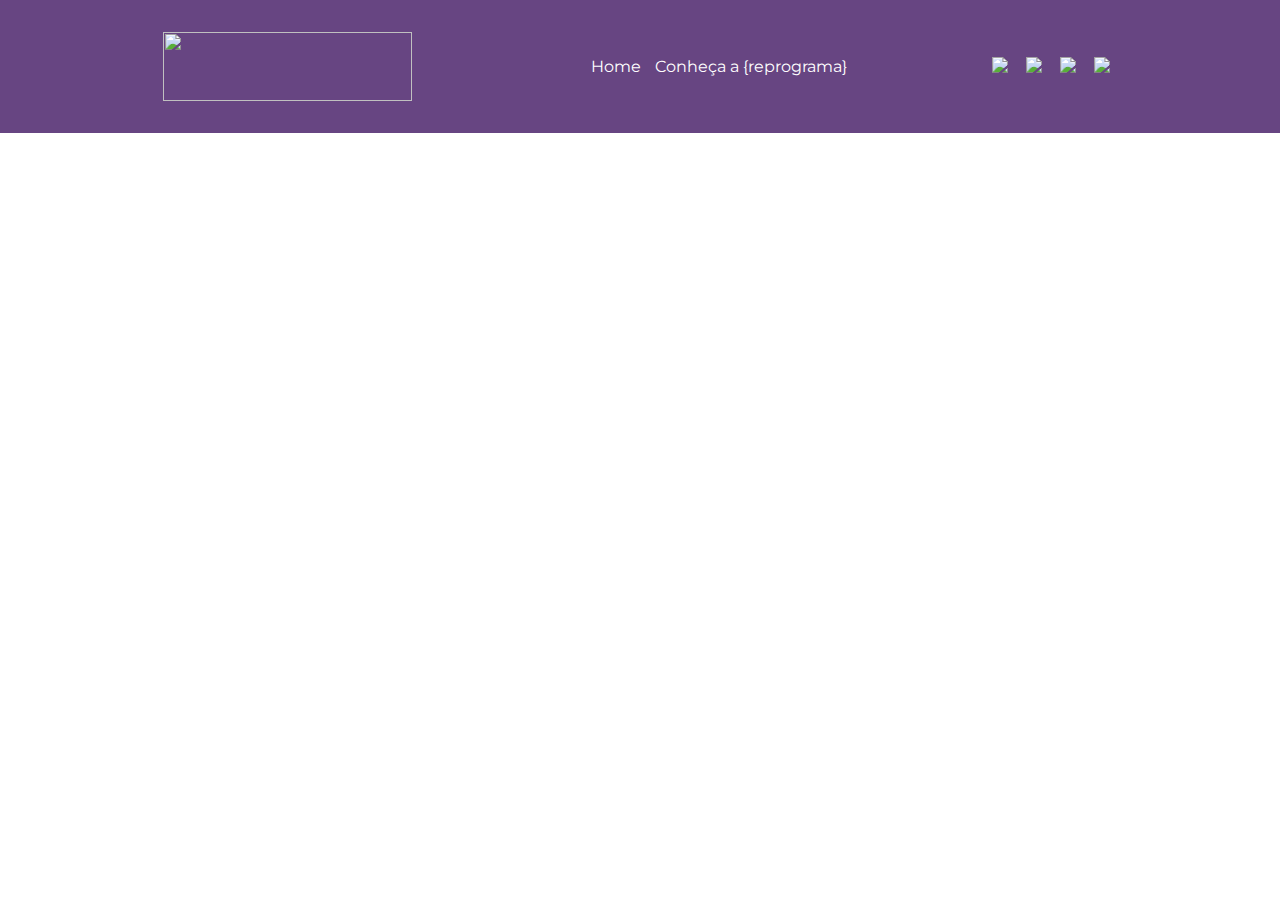
==== personalidade/personalidade.html @ ccdcf547 "add pagina html" ====
<!DOCTYPE html>
<html lang="pt-br">
<head>
    <meta charset="UTF-8">
    <meta name="viewport" content="width=device-width, initial-scale=1.0">
    <title>Rita Lee</title>
    <link href="https://fonts.googleapis.com/css?family=Roboto+Slab:400,700" rel="stylesheet">
    <link href="https://fonts.googleapis.com/css?family=Montserrat:100,100i,200,200i,300,300i,400,400i,500,500i,600,700,800,800i,900,900i" rel="stylesheet">
    <link rel="stylesheet" href="../css/style.css">
</head>
<body>
    <nav class="menu">
        <img class="menu__logo" src="img/logo-white.png">
        <ul class="menu__itens">
            <li class="menu__item"><a class="menu__link" href="#">Home</a></li>
            <li class="menu__item"><a class="menu__link" href="#">Conheça a {reprograma}</a></li>
        </ul>
        <div class="menu__redes-sociais">
            <a class="menu__link" href="https://pt-br.facebook.com"> <img src="img/icon-facebook.png"></a>
            <a class="menu__link" href="https://instagram.com"> <img src="img/icon-instagram.png"></a>
            <a class="menu__link" href="https://br.linkedin.com"> <img src="img/icon-linkedin.png"></a>
            <a class="menu__link" href="https://twitter.com"><img src="img/icon-twitter.png"></a>
        </div>
    </nav>
    <header class="header--rita-lee">
        <section class="banner">
            <h1 class="banner__titulo">Rita Lee</h1>
        </section>
    </header>    




    </header>
</body>
</html>
---- css/style.css ----
* {
    box-sizing: border-box;
    margin: 0;
}

body { 
    font-family: 'Montserrat', sans-serif;
}

.menu {
    display: flex;
    background-color: #674582;
    justify-content: space-evenly;
    align-items: center;
    width: 100%;
    padding: 32px;
}
.menu__itens {
    display: flex;
    list-style: none;
}
.menu__link {
    text-decoration: none;
    padding: 7px;
    color: #fff;
}

.menu__logo {
    width: 249px;
    height: 69px;
}

.header {
    background-image: url(../img/bg-banner-claro.png);
    background-size: cover;
    height: 100vh;
    margin-top: -1px;
    display: flex;
    align-items: flex-end; 
    padding-bottom: 50px;

}

.banner {
    width: 74%;
    margin: 0 auto;
}

.banner__titulo {
    font-weight: 800;
    font-size: 36px;
    text-transform: uppercase;
    color: #fff;
    padding-bottom: 10px;
}

.banner__subtitulo {
    font-size: 24px;
    font-weight: 300;
    color: #fff;
    padding-bottom: 37px;
}

.banner__botao {
    text-decoration: none;
    background-color: #C083B9;
    padding: 1.2rem 2.9rem;
    border-radius: 0.7rem;
    color: #fff;
    font-size: 36px;
    font-weight: 625;
    text-transform: uppercase;
}

.artigo-mulheres {
    width: 74%;
    margin: 0 auto;
}

.artigo-mulheres__titulo {
    font-family:'Roboto Slab', 'Arial, Helvetica, sans-serif';
    font-size: 36px;
    font-weight: bold;
    text-align: center;
    color: #63458A;
    padding-top: 10%;
}
.personalidades {
    display: flex;
    flex-wrap: wrap; 
    justify-content: space-around;
    text-align: center;

}

.personalidades__perfil {
    padding: 5%;
}

.personalidades__foto {
    width: 201px;
    background-color: #674582;
    border-radius: 10px;
}

.menu--dark {
    display: flex;
    background-color: #323534;
    justify-content: space-evenly;
    align-items: center;
    width: 100%;
    padding: 53px;
}

.menu__itens--block {
    display: block;
    text-align: center;
}

.menu__logo--fb {
    width: 25px;
    height:  45px;
}

.footer__copyright {
    background-color: #292A2A;
    width: 100%;
    padding: 13px;
    text-align: center;
    font-size: 14px;
    color: white;
}

@media (max-width: 1024px) {
    .banner__botao {
        padding: 20px 10px;
        border-radius: 4px;
        font-size: 22px;
    }

}
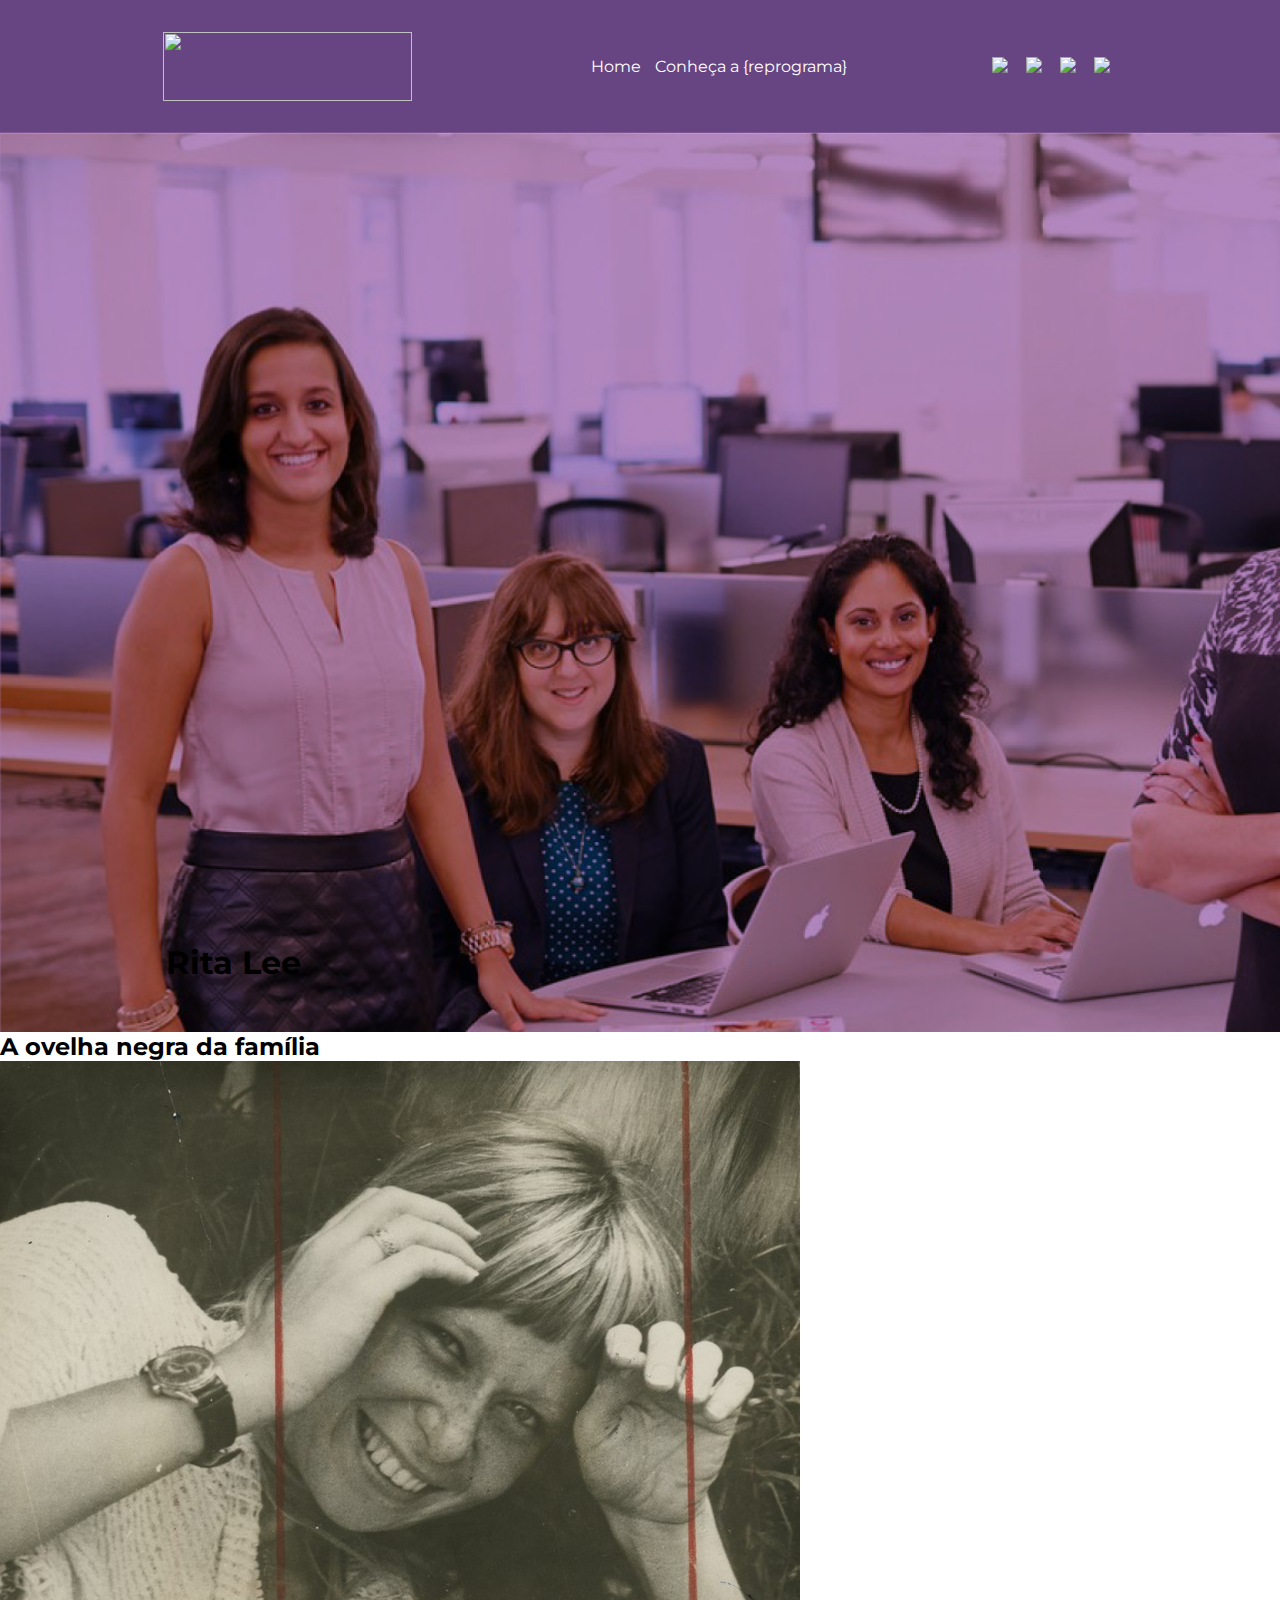
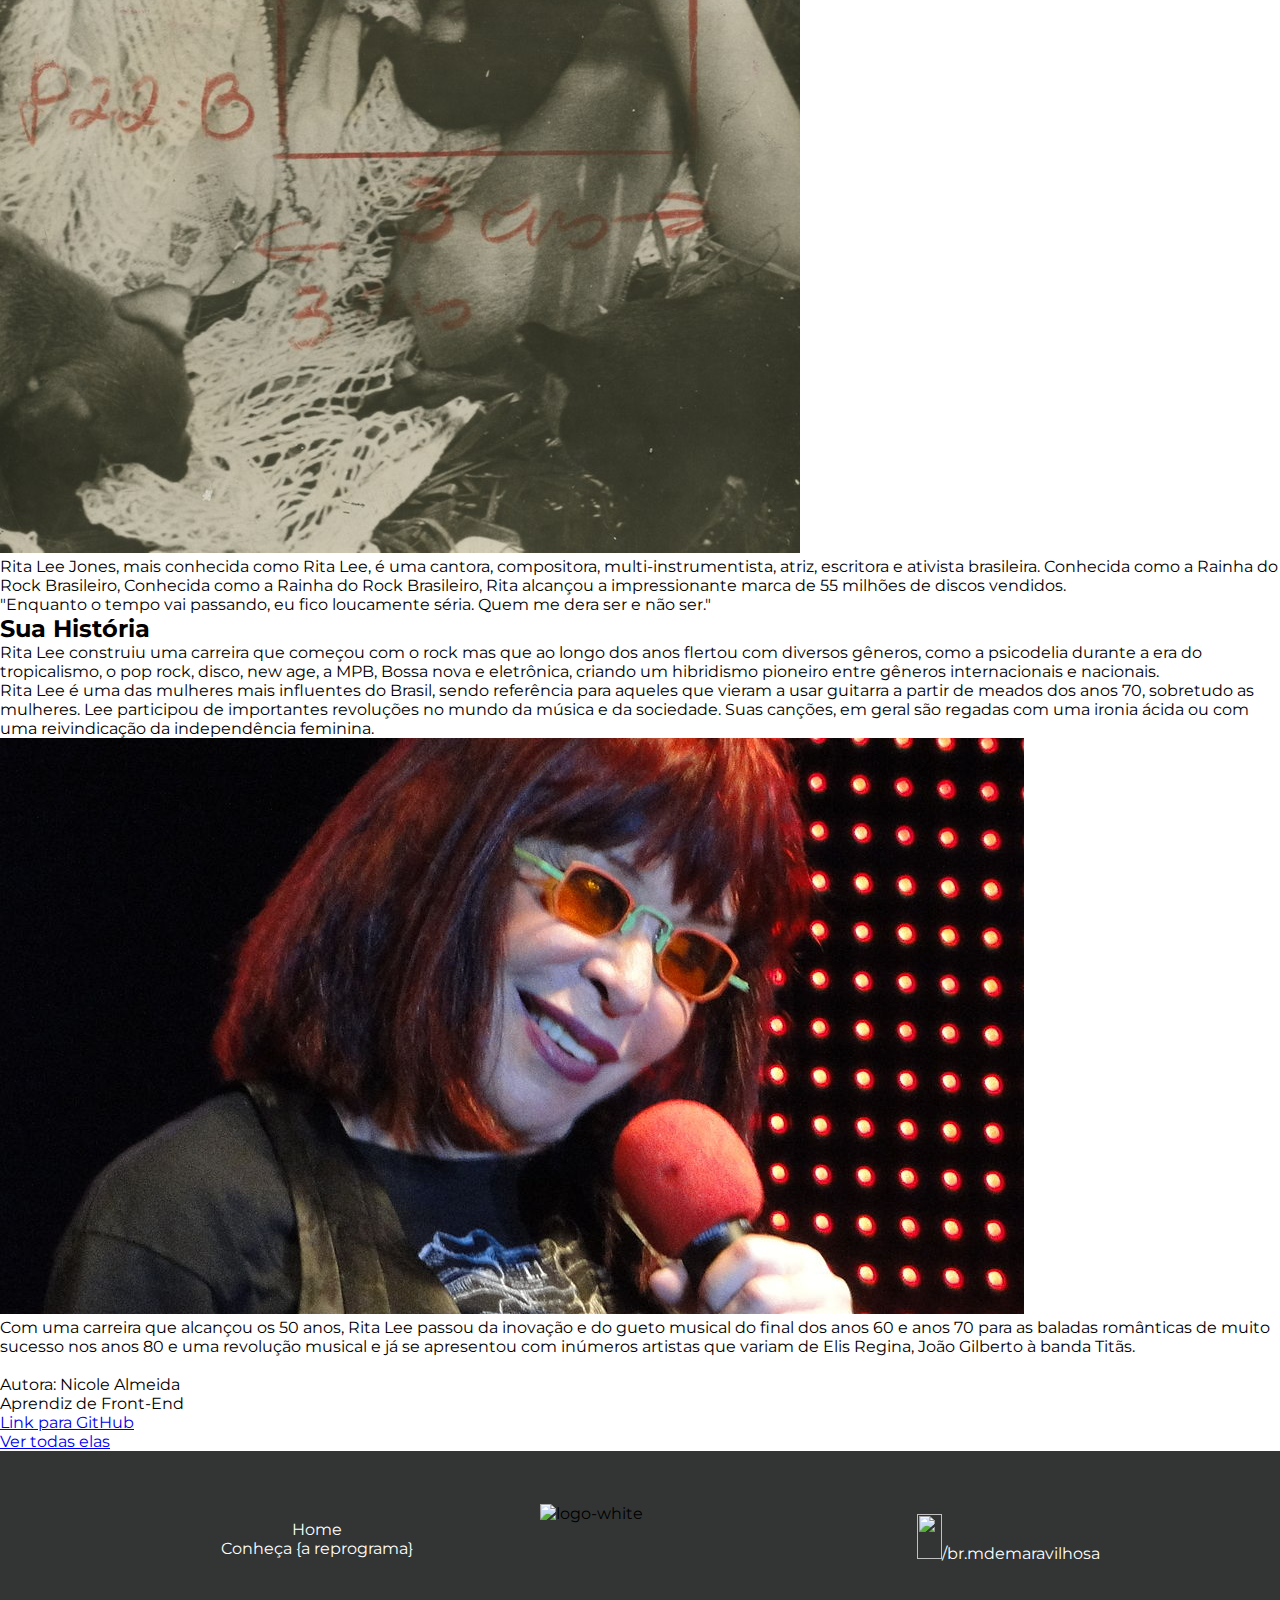
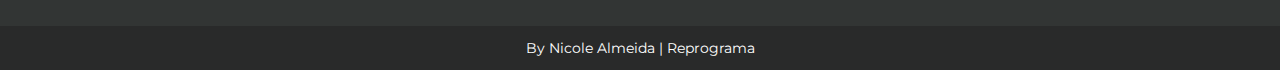
==== commit d3016c6a: "add resumo e autora" ====
--- a/personalidade/personalidade.html
+++ b/personalidade/personalidade.html
@@ -22,15 +22,76 @@
             <a class="menu__link" href="https://twitter.com"><img src="img/icon-twitter.png"></a>
         </div>
     </nav>
-    <header class="header--rita-lee">
+    <header class="header header--rita-lee">
         <section class="banner">
-            <h1 class="banner__titulo">Rita Lee</h1>
+            <h1 class="banner__titulo--rita-lee">Rita Lee</h1>
         </section>
-    </header>    
+    </header> 
+    
+    <section class="personalidade">
+        <h2 class="personalidade__intrd-titulo">A ovelha negra da família</h2>
+        <div class="sobre">
+            <img class="sobre__imagem" src="../img/rita-lee-perfil.jpg" alt="rita-lee-foto-introd">
+            <p>
+               Rita Lee Jones, mais conhecida como Rita Lee, é uma
+               cantora, compositora, multi-instrumentista, atriz, escritora e ativista
+               brasileira. Conhecida como a Rainha do Rock Brasileiro, Conhecida
+               como a Rainha do Rock Brasileiro, Rita alcançou a impressionante
+               marca de 55 milhões de discos vendidos.
+            </p>
+        </div>
+        <div class="personalidade__citacao">
+            <p>"Enquanto o tempo vai passando, eu fico loucamente
+                 séria. Quem me dera ser e não ser."
+            </p>
+        </div>
+        <article class="resumo">
+            <h2 class="resumo__titulo">Sua História</h2>
+            <p>Rita Lee construiu uma carreira que começou com o rock
+                    mas que ao longo dos anos flertou com diversos gêneros, como a
+                    psicodelia durante a era do tropicalismo, o pop rock, disco, new
+                    age, a MPB, Bossa nova e eletrônica, criando um hibridismo
+                    pioneiro entre gêneros internacionais e nacionais.
+            </p>
+            <p>Rita Lee é uma das mulheres mais influentes do Brasil, sendo
+                    referência para aqueles que vieram a usar guitarra a partir de
+                    meados dos anos 70, sobretudo as mulheres. Lee participou de
+                    importantes revoluções no mundo da música e da sociedade. Suas
+                    canções, em geral são regadas com uma ironia ácida ou com uma
+                    reivindicação da independência feminina.
+            </p>
+            <img class="resumo__imagem" src="../img/rita-lee-resumo.jpg">
+            <p>Com uma carreira que alcançou os 50 anos, Rita Lee passou da inovação e do gueto musical do final dos anos 60 e anos 70
+               para as baladas românticas de muito sucesso nos anos 80 e uma revolução musical e já se apresentou com inúmeros artistas
+               que variam de Elis Regina, João Gilberto à banda Titãs.
+            </p>
+        </article>
+    </section>
 
+    <section class="autora">
+        <div class="autora-sobre"></div>
+        <img class="autora-sobre__imagem" src="">
+        <p>Autora: Nicole Almeida</p>
+        <P>Aprendiz de Front-End</P>
+        <a href="https://github.com/almeida-nicole">Link para GitHub</a>
+    </section>
 
-
-
-    </header>
+    <section class="botao">
+        <a href="#">Ver todas elas</a>
+    </section>
+    
+<footer class="footer">
+    <nav class="menu--dark">
+        <ul class="menu__itens menu__itens--block">
+            <li class="menu__item"><a class="menu__link" href="#">Home</a></li>
+            <li class="menu__item"><a class="menu__link" href="#">Conheça {a reprograma}</a></li>
+        </ul>
+        <img class="menu__logo" src="img/logo-white.png" alt="logo-white">
+            <a class="menu__link" href="#"><img class="menu__logo--fb" src="img/fb-icone.png">/br.mdemaravilhosa</a>
+    </nav>
+    <div class="footer__copyright"> 
+        <p> By Nicole Almeida | Reprograma</p>
+    </div>
+</footer>
 </body>
 </html>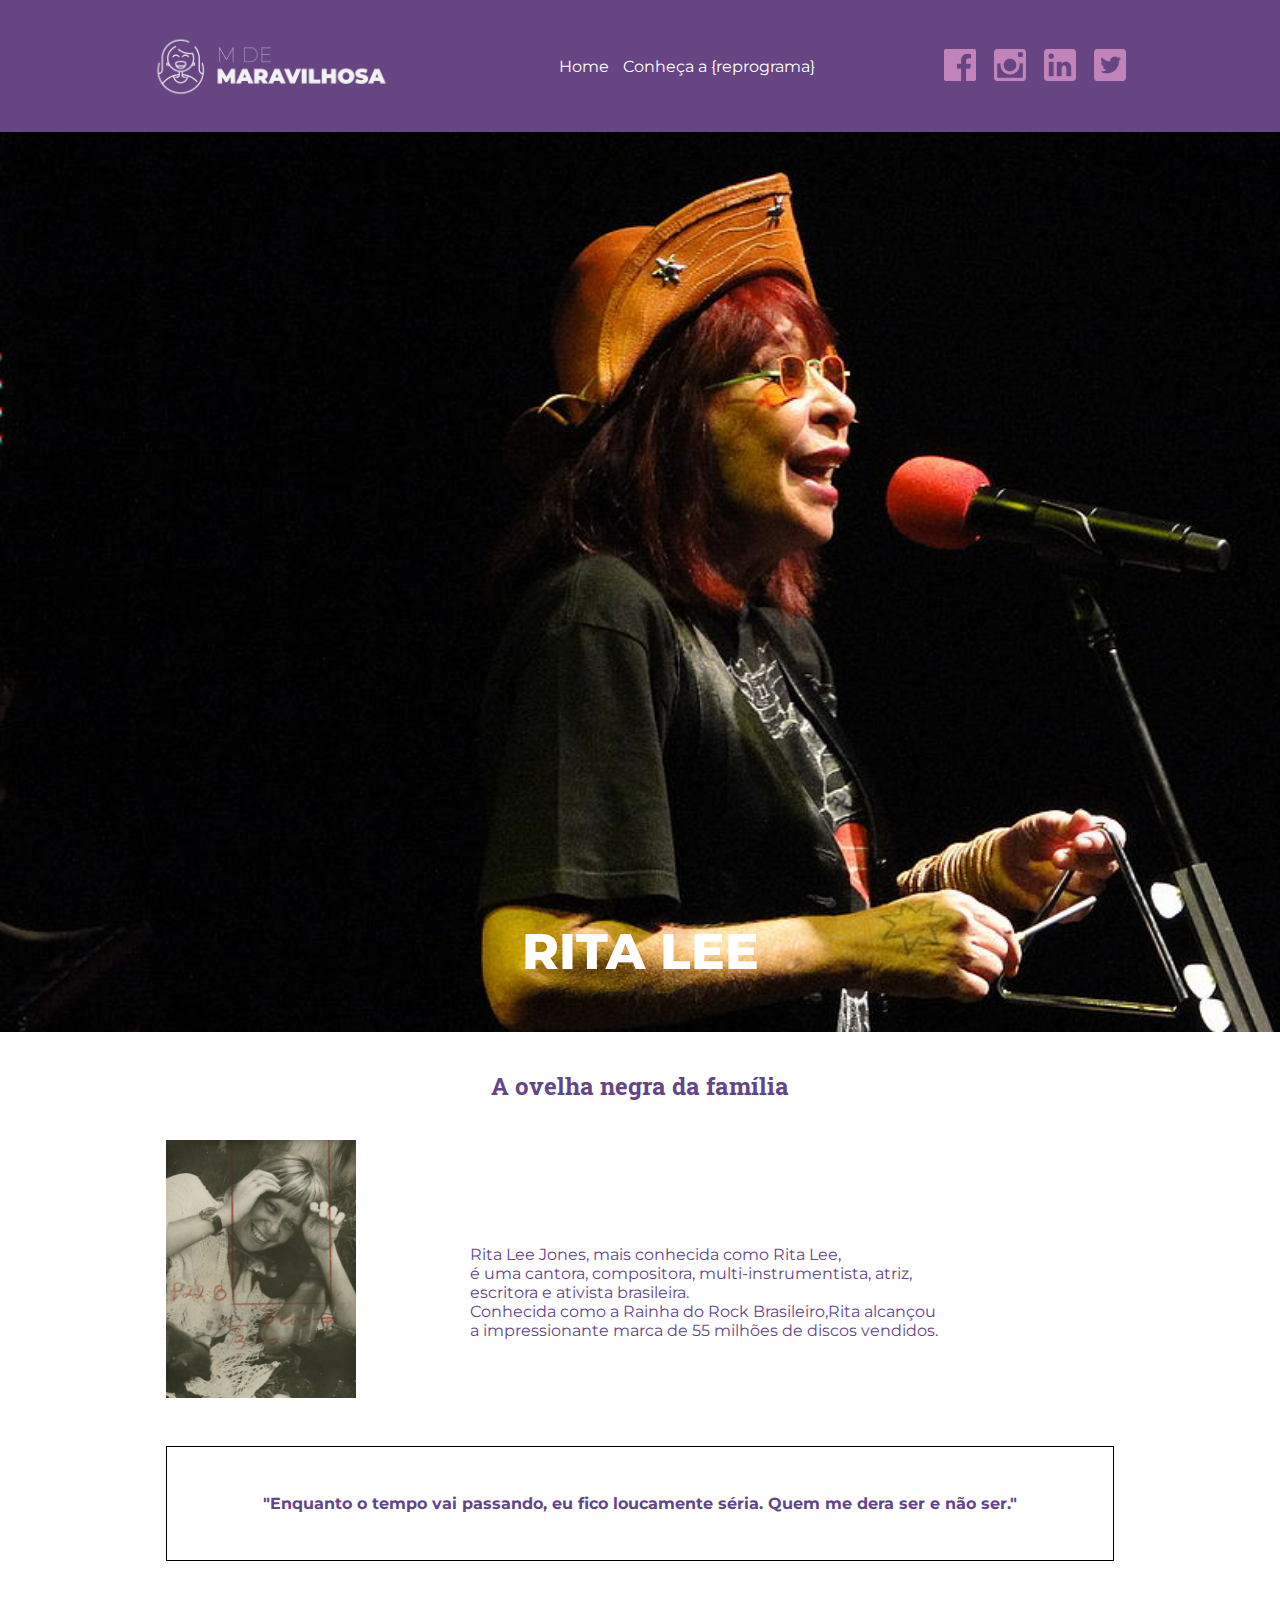
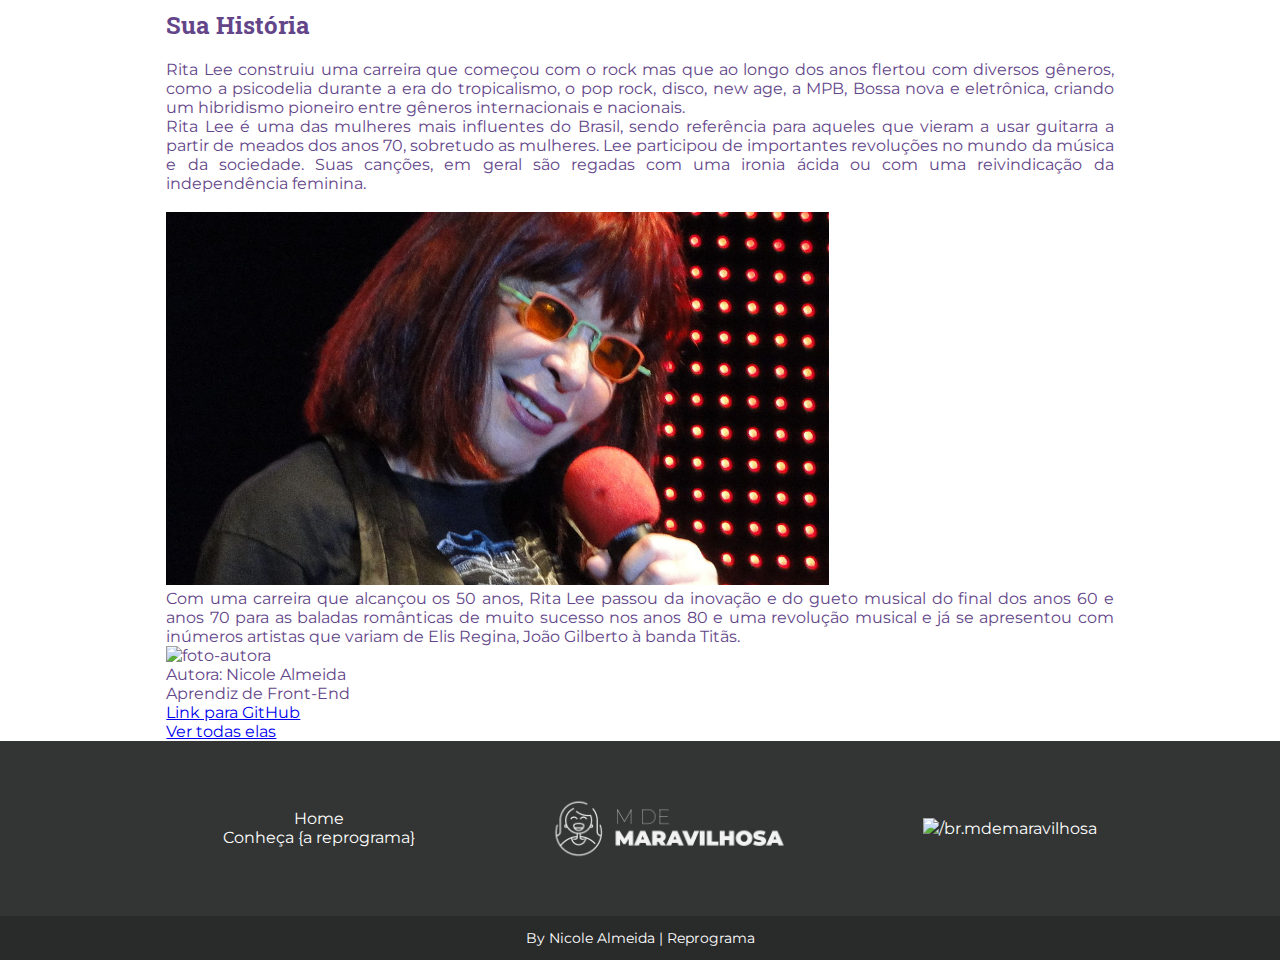
==== commit 4308c852: "ajusta imagens e container" ====
--- a/personalidade/personalidade.html
+++ b/personalidade/personalidade.html
@@ -10,48 +10,49 @@
 </head>
 <body>
     <nav class="menu">
-        <img class="menu__logo" src="img/logo-white.png">
+        <img class="menu__logo" src="../img/logo-white.png">
         <ul class="menu__itens">
             <li class="menu__item"><a class="menu__link" href="#">Home</a></li>
             <li class="menu__item"><a class="menu__link" href="#">Conheça a {reprograma}</a></li>
         </ul>
         <div class="menu__redes-sociais">
-            <a class="menu__link" href="https://pt-br.facebook.com"> <img src="img/icon-facebook.png"></a>
-            <a class="menu__link" href="https://instagram.com"> <img src="img/icon-instagram.png"></a>
-            <a class="menu__link" href="https://br.linkedin.com"> <img src="img/icon-linkedin.png"></a>
-            <a class="menu__link" href="https://twitter.com"><img src="img/icon-twitter.png"></a>
+            <a class="menu__link" href="https://pt-br.facebook.com"> <img src="../img/icon-facebook.png"></a>
+            <a class="menu__link" href="https://instagram.com"> <img src="../img/icon-instagram.png"></a>
+            <a class="menu__link" href="https://br.linkedin.com"> <img src="../img/icon-linkedin.png"></a>
+            <a class="menu__link" href="https://twitter.com"><img src="../img/icon-twitter.png"></a>
         </div>
     </nav>
-    <header class="header header--rita-lee">
+    <header class="header-rita-lee">
         <section class="banner">
             <h1 class="banner__titulo--rita-lee">Rita Lee</h1>
         </section>
-    </header> 
-    
-    <section class="personalidade">
-        <h2 class="personalidade__intrd-titulo">A ovelha negra da família</h2>
-        <div class="sobre">
-            <img class="sobre__imagem" src="../img/rita-lee-perfil.jpg" alt="rita-lee-foto-introd">
+    </header>
+<main class="principal">
+    <section class="introducao">
+        <h2 class="introducao__titulo">A ovelha negra da família</h2>
+        <div class="introducao__sobre">
+            <img class="introducao__imagem" src="../img/rita-lee-perfil.jpg" alt="rita-lee-foto-introd">
             <p>
-               Rita Lee Jones, mais conhecida como Rita Lee, é uma
-               cantora, compositora, multi-instrumentista, atriz, escritora e ativista
-               brasileira. Conhecida como a Rainha do Rock Brasileiro, Conhecida
-               como a Rainha do Rock Brasileiro, Rita alcançou a impressionante
+               Rita Lee Jones, mais conhecida como Rita Lee, <br> é uma
+               cantora, compositora, multi-instrumentista, atriz, <br> escritora e ativista
+               brasileira.<br> Conhecida como a Rainha do Rock Brasileiro,Rita alcançou<br> a impressionante
                marca de 55 milhões de discos vendidos.
             </p>
         </div>
-        <div class="personalidade__citacao">
-            <p>"Enquanto o tempo vai passando, eu fico loucamente
+        <div class="introducao__citacao">
+            <p>
+                "Enquanto o tempo vai passando, eu fico loucamente
                  séria. Quem me dera ser e não ser."
             </p>
         </div>
         <article class="resumo">
             <h2 class="resumo__titulo">Sua História</h2>
-            <p>Rita Lee construiu uma carreira que começou com o rock
-                    mas que ao longo dos anos flertou com diversos gêneros, como a
-                    psicodelia durante a era do tropicalismo, o pop rock, disco, new
-                    age, a MPB, Bossa nova e eletrônica, criando um hibridismo
-                    pioneiro entre gêneros internacionais e nacionais.
+            <p>
+                Rita Lee construiu uma carreira que começou com o rock
+                mas que ao longo dos anos flertou com diversos gêneros, como a
+                psicodelia durante a era do tropicalismo, o pop rock, disco, new
+                age, a MPB, Bossa nova e eletrônica, criando um hibridismo
+                pioneiro entre gêneros internacionais e nacionais.
             </p>
             <p>Rita Lee é uma das mulheres mais influentes do Brasil, sendo
                     referência para aqueles que vieram a usar guitarra a partir de
@@ -69,8 +70,8 @@
     </section>
 
     <section class="autora">
-        <div class="autora-sobre"></div>
-        <img class="autora-sobre__imagem" src="">
+        <div class="autora__sobre"></div>
+        <img class="autora__imagem" alt="foto-autora" src="">
         <p>Autora: Nicole Almeida</p>
         <P>Aprendiz de Front-End</P>
         <a href="https://github.com/almeida-nicole">Link para GitHub</a>
@@ -79,19 +80,20 @@
     <section class="botao">
         <a href="#">Ver todas elas</a>
     </section>
-    
+</main>
+
 <footer class="footer">
     <nav class="menu--dark">
         <ul class="menu__itens menu__itens--block">
             <li class="menu__item"><a class="menu__link" href="#">Home</a></li>
             <li class="menu__item"><a class="menu__link" href="#">Conheça {a reprograma}</a></li>
         </ul>
-        <img class="menu__logo" src="img/logo-white.png" alt="logo-white">
-            <a class="menu__link" href="#"><img class="menu__logo--fb" src="img/fb-icone.png">/br.mdemaravilhosa</a>
+        <img class="menu__logo" src="../img/logo-white.png" alt="logo-white">
+            <a class="menu__link" href="#"><img class="../img/menu__logo--fb" src="img/fb-icone.png">/br.mdemaravilhosa</a>
     </nav>
-    <div class="footer__copyright"> 
+    <div class="footer__copyright">
         <p> By Nicole Almeida | Reprograma</p>
     </div>
 </footer>
 </body>
-</html>+</html>
--- a/css/style.css
+++ b/css/style.css
@@ -3,7 +3,7 @@
     margin: 0;
 }
 
-body { 
+body {
     font-family: 'Montserrat', sans-serif;
 }
 
@@ -36,7 +36,7 @@
     height: 100vh;
     margin-top: -1px;
     display: flex;
-    align-items: flex-end; 
+    align-items: flex-end;
     padding-bottom: 50px;
 
 }
@@ -87,7 +87,7 @@
 }
 .personalidades {
     display: flex;
-    flex-wrap: wrap; 
+    flex-wrap: wrap;
     justify-content: space-around;
     text-align: center;
 
@@ -139,3 +139,73 @@
     }
 
 }
+/*PÁGINA PERSONALIDADE*/
+
+.header-rita-lee{
+    background-image: url(../img/rita-lee.jpg);
+    background-size: cover;
+    height: 100vh;
+    margin-top: -1px;
+    display: flex;
+    align-items: flex-end;
+    padding-bottom: 50px;
+
+}
+
+.banner__titulo--rita-lee {
+    color:#fff;
+    font-size: 50px;
+    font-weight: 800;
+    text-align: center;
+    text-transform: uppercase;
+}
+
+.principal {
+    width: 74%;
+    margin: 0 auto;
+    color: #63458A;
+}
+
+.introducao__imagem {
+    width: 20%;
+    height: 18%;
+    /* max-width: 200px;
+    max-height: 220px; */
+    margin-right: 12%;
+    padding-bottom: 5%;
+}
+
+.introducao__sobre {
+    display: flex;
+    align-items: center;
+}
+
+.introducao__titulo {
+    font-family: 'Roboto Slab', Arial, Helvetica, sans-serif;
+    text-align: center;
+    padding-top: 4%;
+    padding-bottom: 4%
+}
+
+.introducao__citacao {
+    border: 1px solid black;
+    width: 100%;
+    padding: 5%;
+    text-align: center;
+    font-weight: bold;
+}
+
+.resumo {
+    padding-top: 5%;
+    text-align: justify;
+}
+
+.resumo__titulo {
+    padding-bottom: 2%;
+    font-family: 'Roboto Slab', Arial, Helvetica, sans-serif;
+}
+
+.resumo__imagem {
+    padding-top: 2%;
+    width: 70%;
+}
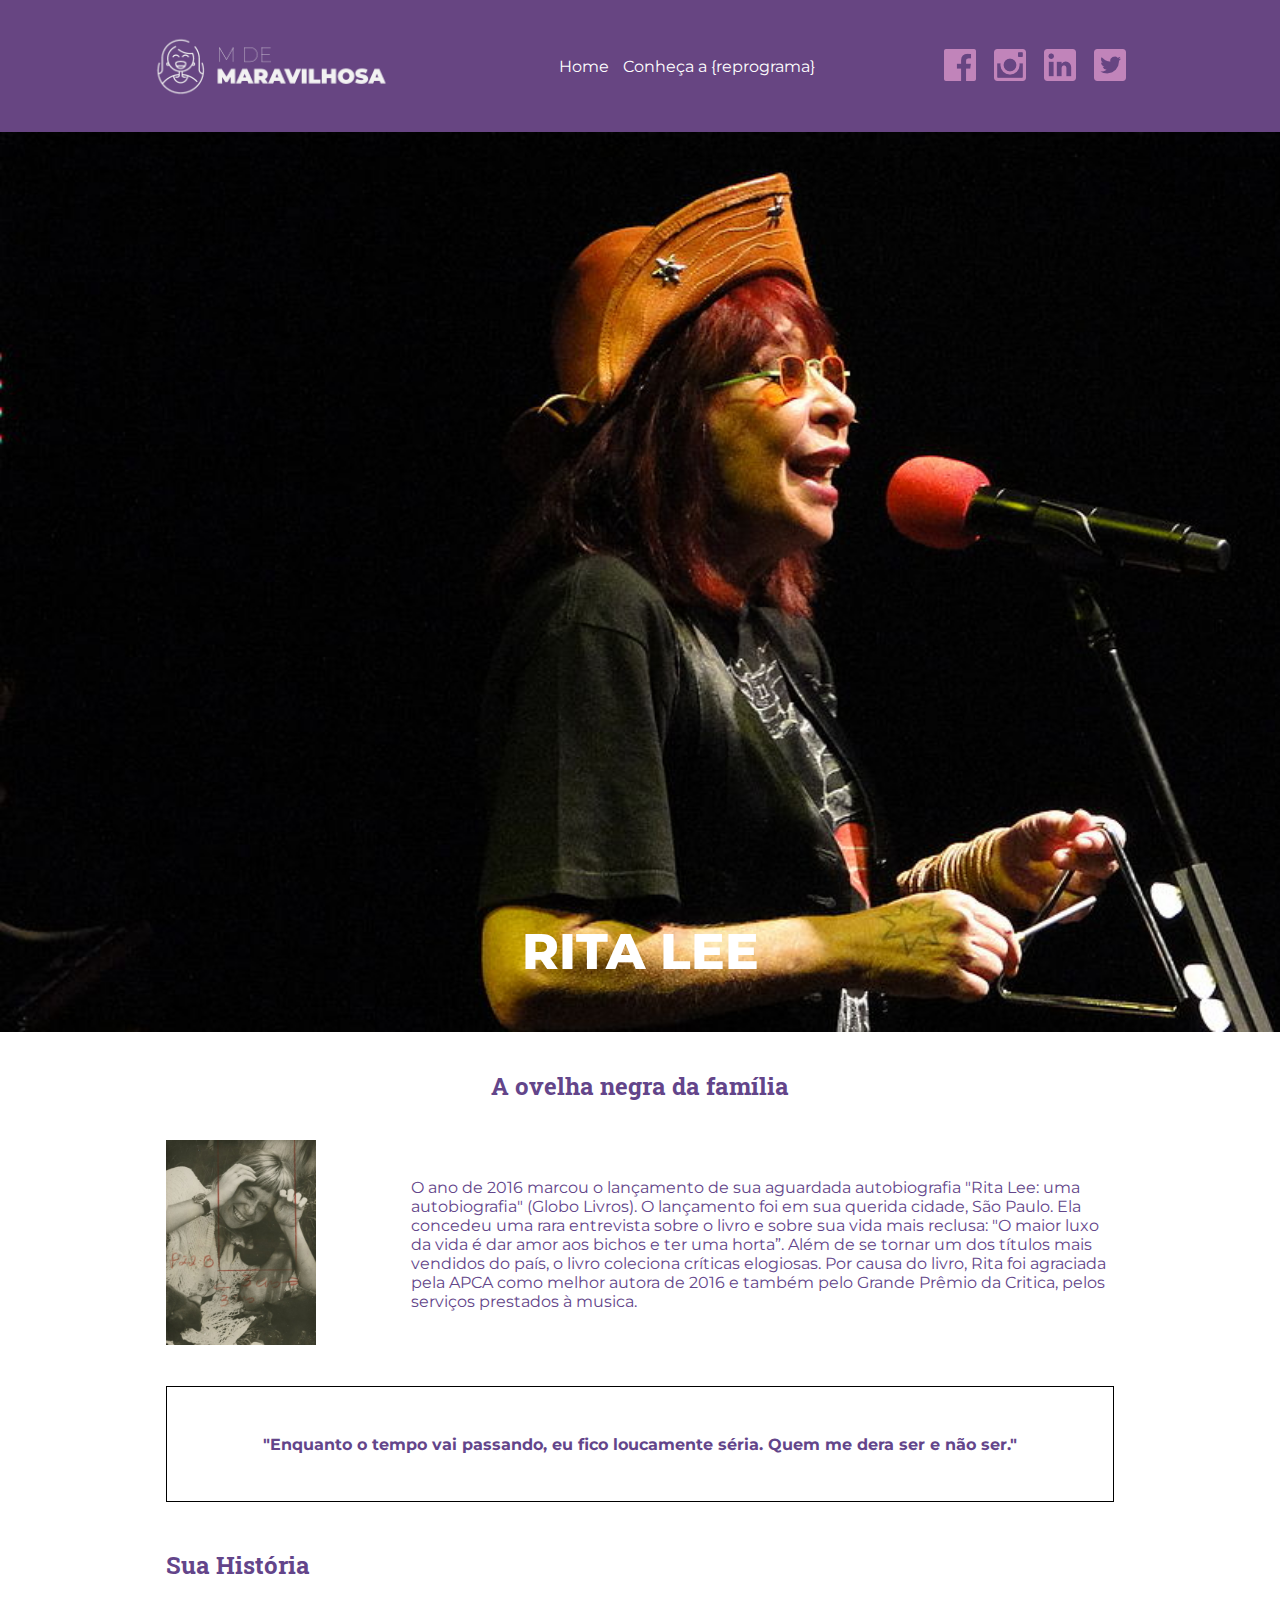
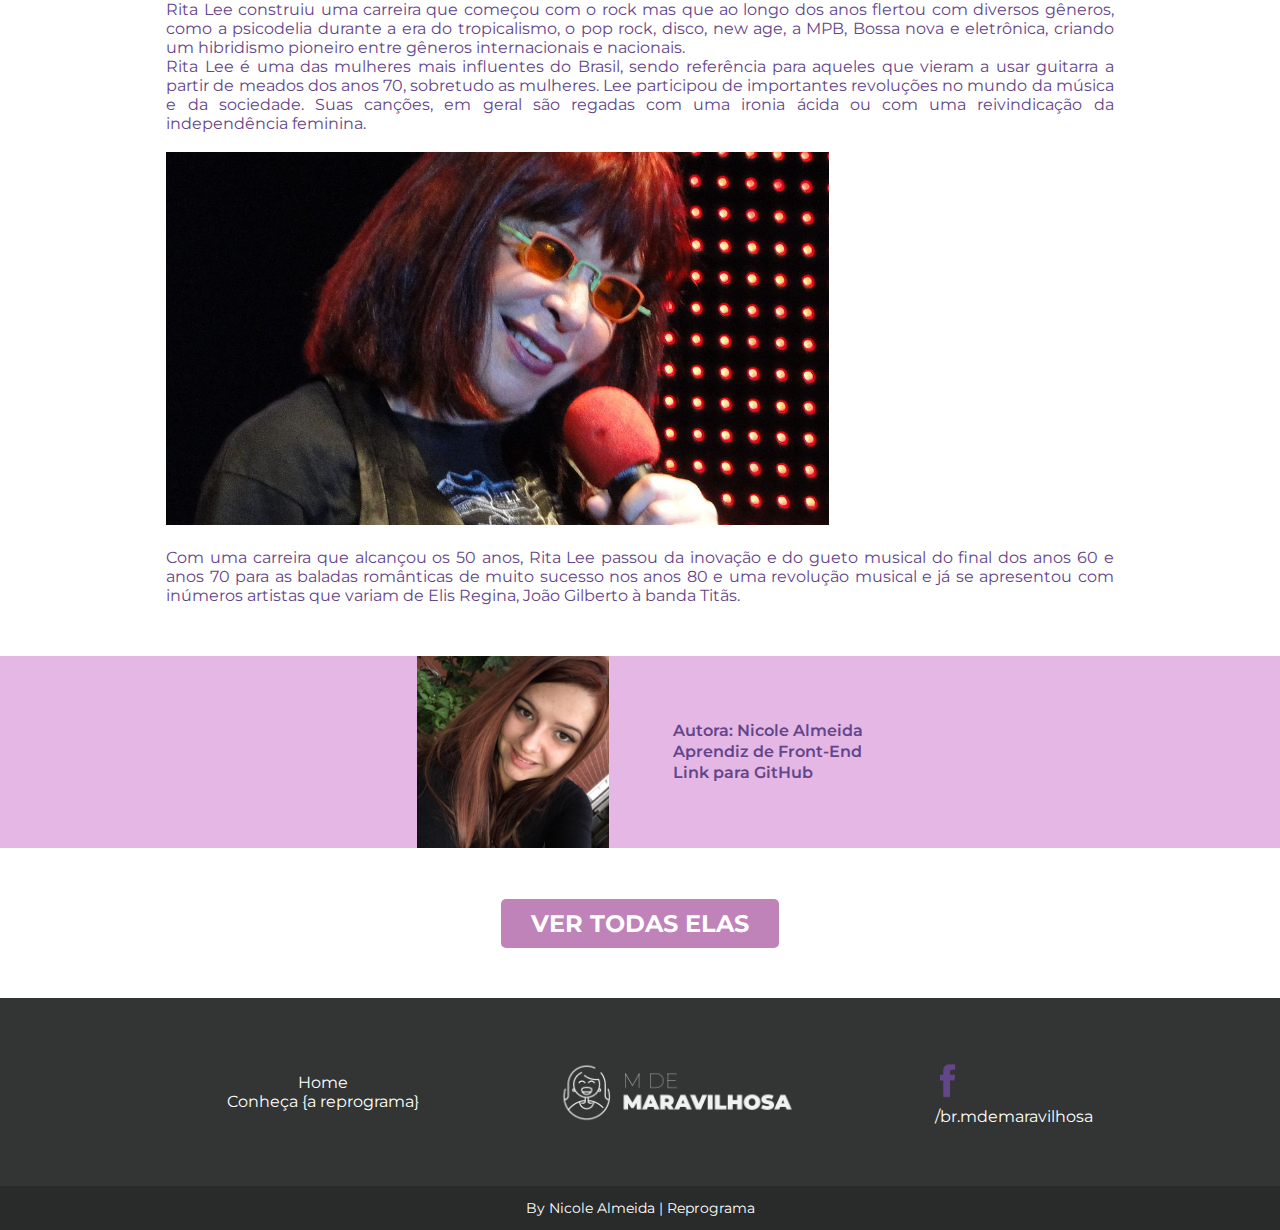
==== commit 49e79ce0: "ajusta css" ====
--- a/personalidade/personalidade.html
+++ b/personalidade/personalidade.html
@@ -11,6 +11,7 @@
 <body>
     <nav class="menu">
         <img class="menu__logo" src="../img/logo-white.png">
+        <img class="menu__mobile" src="../img/menu-nav.png" alt="menu-mobile">
         <ul class="menu__itens">
             <li class="menu__item"><a class="menu__link" href="#">Home</a></li>
             <li class="menu__item"><a class="menu__link" href="#">Conheça a {reprograma}</a></li>
@@ -31,24 +32,18 @@
     <section class="introducao">
         <h2 class="introducao__titulo">A ovelha negra da família</h2>
         <div class="introducao__sobre">
-            <img class="introducao__imagem" src="../img/rita-lee-perfil.jpg" alt="rita-lee-foto-introd">
-            <p>
-               Rita Lee Jones, mais conhecida como Rita Lee, <br> é uma
-               cantora, compositora, multi-instrumentista, atriz, <br> escritora e ativista
-               brasileira.<br> Conhecida como a Rainha do Rock Brasileiro,Rita alcançou<br> a impressionante
-               marca de 55 milhões de discos vendidos.
-            </p>
+            <div class="introducao__imagem"> 
+                <img class="introducao__imagem--foto" src="../img/rita-lee-perfil.jpg" alt="rita-lee-foto-introd">
+            </div>
+            <p> O ano de 2016 marcou o lançamento de sua aguardada autobiografia "Rita Lee: uma autobiografia" (Globo Livros). O lançamento foi em sua querida cidade, São Paulo. Ela concedeu uma rara entrevista sobre o livro e sobre sua vida mais reclusa: "O maior luxo da vida é dar amor aos bichos e ter uma horta”. Além de se tornar um dos títulos mais vendidos do país, o livro coleciona críticas elogiosas. Por causa do livro, Rita foi agraciada pela APCA como melhor autora de 2016 e também pelo Grande Prêmio da Critica, pelos serviços prestados à musica.</p>
         </div>
-        <div class="introducao__citacao">
-            <p>
-                "Enquanto o tempo vai passando, eu fico loucamente
-                 séria. Quem me dera ser e não ser."
-            </p>
-        </div>
+    </section>
+    <section class="citacao">
+        <p>"Enquanto o tempo vai passando, eu fico loucamente séria. Quem me dera ser e não ser." </p>
+    </section>
         <article class="resumo">
             <h2 class="resumo__titulo">Sua História</h2>
-            <p>
-                Rita Lee construiu uma carreira que começou com o rock
+            <p> Rita Lee construiu uma carreira que começou com o rock
                 mas que ao longo dos anos flertou com diversos gêneros, como a
                 psicodelia durante a era do tropicalismo, o pop rock, disco, new
                 age, a MPB, Bossa nova e eletrônica, criando um hibridismo
@@ -67,29 +62,34 @@
                que variam de Elis Regina, João Gilberto à banda Titãs.
             </p>
         </article>
-    </section>
+    </main>
+    
 
     <section class="autora">
-        <div class="autora__sobre"></div>
-        <img class="autora__imagem" alt="foto-autora" src="">
-        <p>Autora: Nicole Almeida</p>
-        <P>Aprendiz de Front-End</P>
-        <a href="https://github.com/almeida-nicole">Link para GitHub</a>
+        <div class="autora__sobre">
+            <img class="autora__imagem" src="../img/nicole-autora.jpg" alt="foto-autora">
+            <div class="autora__descricao">
+                <p>Autora: Nicole Almeida</p>
+                <P>Aprendiz de Front-End</P>
+                <a class="autora__link" href="https://github.com/almeida-nicole">Link para GitHub</a>
+            </div>
+        </div>
     </section>
 
     <section class="botao">
-        <a href="#">Ver todas elas</a>
+        <a class="botao__pink" href="#">Ver todas elas</a>
     </section>
-</main>
 
 <footer class="footer">
-    <nav class="menu--dark">
-        <ul class="menu__itens menu__itens--block">
+    <nav class="menu-dark">
+        <ul class="menu-dark__itens">
             <li class="menu__item"><a class="menu__link" href="#">Home</a></li>
             <li class="menu__item"><a class="menu__link" href="#">Conheça {a reprograma}</a></li>
         </ul>
         <img class="menu__logo" src="../img/logo-white.png" alt="logo-white">
-            <a class="menu__link" href="#"><img class="../img/menu__logo--fb" src="img/fb-icone.png">/br.mdemaravilhosa</a>
+        <a class="menu__link" href="#">
+        <img class="menu__logo--fb" src="../img/fb-icone.png">
+        <p>/br.mdemaravilhosa</p></a>
     </nav>
     <div class="footer__copyright">
         <p> By Nicole Almeida | Reprograma</p>
--- a/css/style.css
+++ b/css/style.css
@@ -19,6 +19,11 @@
     display: flex;
     list-style: none;
 }
+
+.menu__mobile {
+    display: none;
+}
+
 .menu__link {
     text-decoration: none;
     padding: 7px;
@@ -103,7 +108,7 @@
     border-radius: 10px;
 }
 
-.menu--dark {
+.menu-dark {
     display: flex;
     background-color: #323534;
     justify-content: space-evenly;
@@ -112,9 +117,10 @@
     padding: 53px;
 }
 
-.menu__itens--block {
+.menu-dark__itens {
     display: block;
     text-align: center;
+    list-style: none;
 }
 
 .menu__logo--fb {
@@ -130,6 +136,8 @@
     font-size: 14px;
     color: white;
 }
+
+/*TABLET*/
 
 @media (max-width: 1024px) {
     .banner__botao {
@@ -139,9 +147,69 @@
     }
 
 }
+
+/*MOBILE*/
+
+@media (max-width: 420px) {
+    .menu__itens {
+        display: none;
+    }
+      
+    .menu__redes-sociais {
+          display: none;
+    }
+
+      .menu__link {
+        display: flex;
+        justify-content: center;
+        align-items: center;
+    }
+    
+    .menu__mobile {
+        display: block;
+        width: 35px;
+        margin-left: 12px;
+    }
+
+      .menu-dark {
+        flex-direction: column;
+    }
+
+      .menu {
+        display: flex;
+        justify-content: center;
+        align-items: center;
+    }
+    
+    .banner_botao {
+        padding: 10px 15px;
+        border-radius: 4px;
+        font-size: 15px;
+    }
+
+    .banner__titulo {
+        font-size: 20px;
+    }
+
+    .banner__subtitulo {
+        font-size: 13px;
+    }
+
+    .artigo-mulheres__titulo {
+        font-size: 15px   
+    }
+
+    .personalidades__foto {
+        width: 110px;
+    }
+    .menu__logo--fb {
+    width: 20px;
+    height: 35px;
+    }
+}
 /*PÁGINA PERSONALIDADE*/
 
-.header-rita-lee{
+.header-rita-lee {
     background-image: url(../img/rita-lee.jpg);
     background-size: cover;
     height: 100vh;
@@ -167,12 +235,12 @@
 }
 
 .introducao__imagem {
-    width: 20%;
-    height: 18%;
     /* max-width: 200px;
     max-height: 220px; */
-    margin-right: 12%;
-    padding-bottom: 5%;
+    margin-right: 10%;
+}
+.introducao__imagem--foto {
+    width: 150px;
 }
 
 .introducao__sobre {
@@ -187,12 +255,13 @@
     padding-bottom: 4%
 }
 
-.introducao__citacao {
+.citacao {
     border: 1px solid black;
     width: 100%;
     padding: 5%;
     text-align: center;
     font-weight: bold;
+    margin-top: 4%;
 }
 
 .resumo {
@@ -207,5 +276,93 @@
 
 .resumo__imagem {
     padding-top: 2%;
+    padding-bottom: 2%;
     width: 70%;
 }
+
+.autora__sobre { 
+    display: flex;
+    justify-content: center;
+    align-items: center;
+    background-color: #e4b7e5;
+    margin-top: 4%; 
+}
+
+.autora__imagem {
+    width: 15%;
+    margin-right: 5%;
+}
+
+.autora__descricao {
+    font-weight: 600;
+    line-height: 1.3;
+    color:#63458A;
+}
+
+.autora__link {
+    text-decoration: none;
+    color: #63458A;
+}
+
+.botao {
+    text-align: center;
+    height: 150px;
+    display: flex;
+    align-items: center;
+    justify-content: center;
+}
+.botao__pink {
+    background-color: #C083B9;
+    text-decoration: none;
+    color: #fff;
+    text-transform: uppercase;
+    font-weight: bold;
+    font-size: 24px;
+    padding: 10px 30px;
+    border-radius: 5px;
+
+} 
+
+/*PERSONALIDADE MEDIA QUERY TABLET*/
+@media (max-width: 768px) {
+    .menu__redes-sociais {
+        display: none;
+    }
+
+    .menu__itens {
+      display: none;
+    }
+
+    .menu__mobile {
+      display: block;
+      width: 35px;
+      margin-left: 12px;
+    }
+
+    .menu-dark {
+      flex-direction: column;
+    }
+
+    .menu {
+      display: flex;
+      align-items: center;
+    }
+
+    .menu__logo--fb {
+    width: 20px;
+    height: 35px;
+    } 
+
+}
+
+/*PERSONALIDADE MEDIA QUERY MOBILE*/
+@media (max-width: 420px) {
+    .header-rita-lee {
+        background-position: bottom;
+}
+    .introducao__imagem {
+        padding-bottom: 4%;
+    }
+    .introducao__sobre {
+            text-align: justify;
+            display: block;
